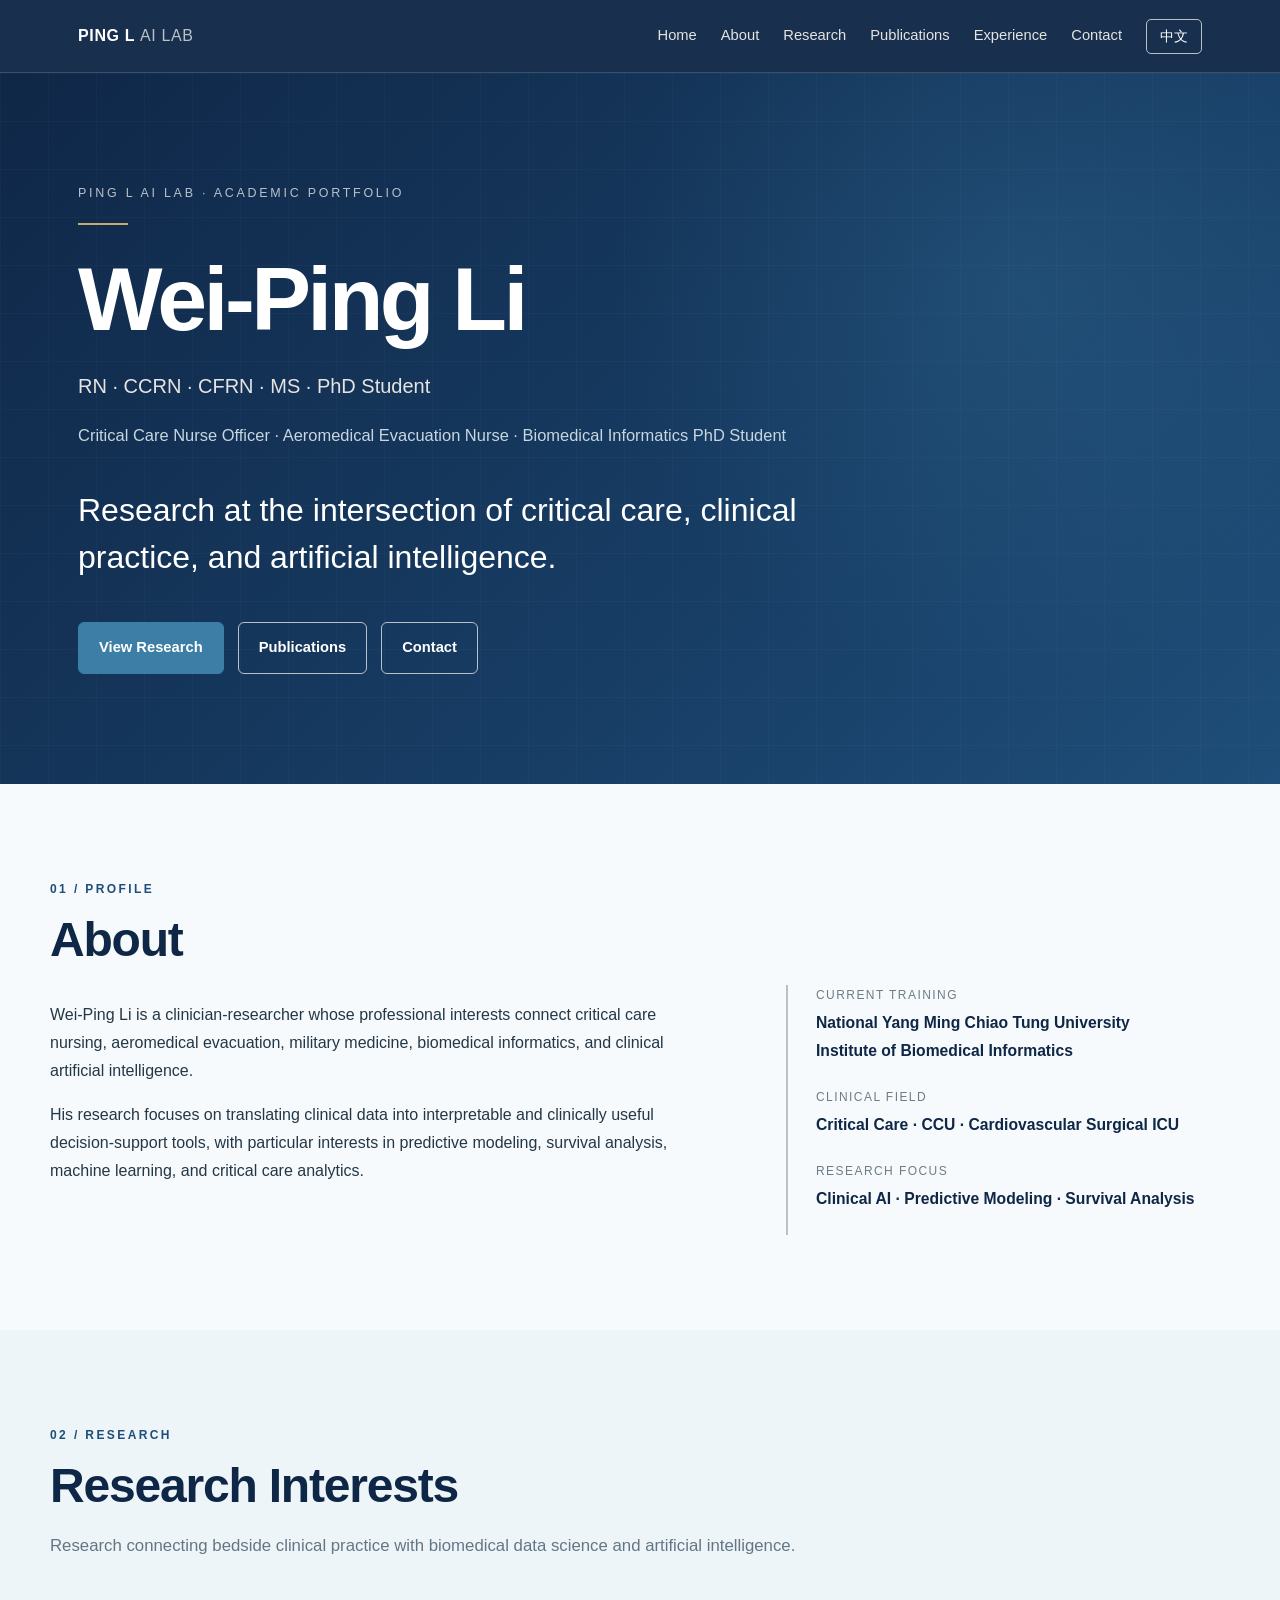
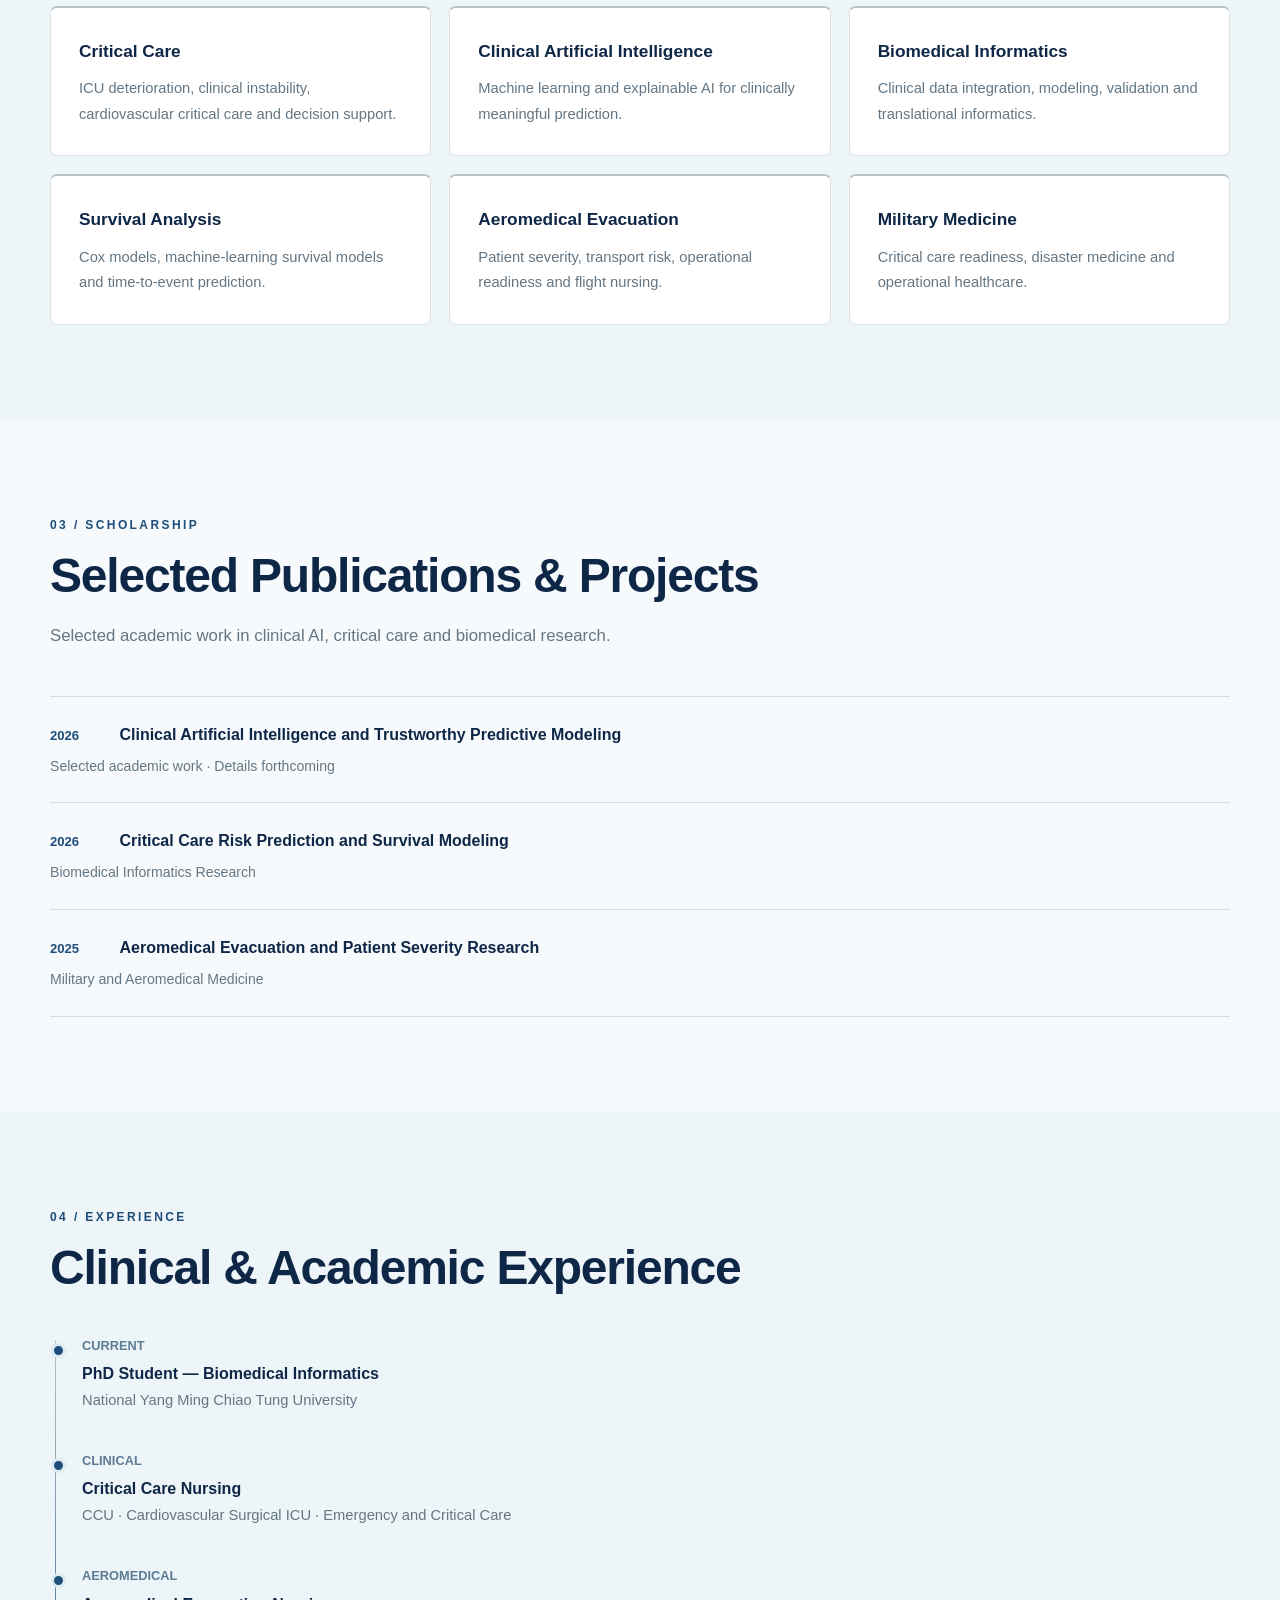
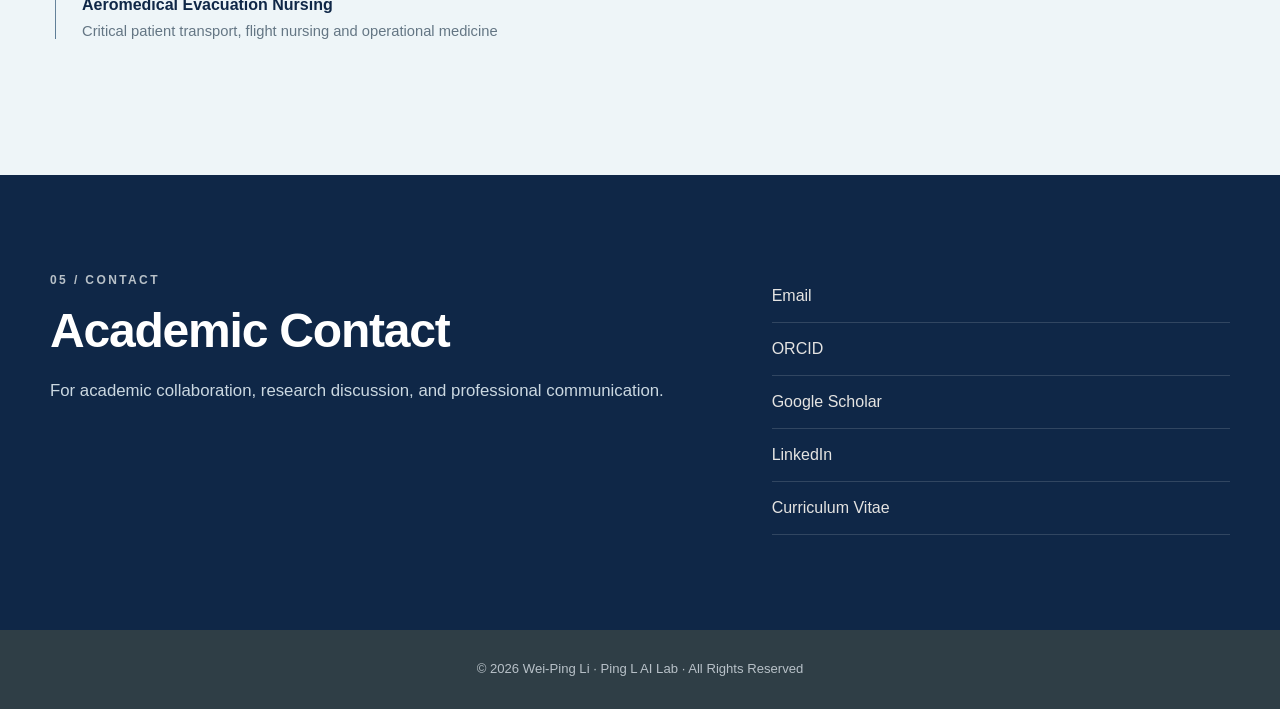
==== index.html @ d760c832 "Create index.html Redesign bilingual academic website" ====
<!DOCTYPE html>
<html lang="en">
<head>
  <meta charset="UTF-8">
  <meta name="viewport" content="width=device-width, initial-scale=1.0">

  <title>Wei-Ping Li | Ping L AI Lab</title>

  <meta name="description"
        content="Wei-Ping Li — Critical Care, Aeromedical Evacuation, Biomedical Informatics and Clinical Artificial Intelligence.">

  <style>
    :root {
      /* Water */
      --navy: #0F2747;
      --ocean: #1E4E79;
      --steel-blue: #5C7C96;
      --cyan: #3D7EA6;
      --ice: #DCEAF2;

      /* Metal */
      --silver: #B8C1C8;
      --platinum: #E5E4E2;
      --titanium: #6F7C85;
      --gunmetal: #2F3E46;

      /* Neutral */
      --soft-white: #F7FAFC;
      --white: #FFFFFF;

      /* Prestige */
      --gold: #C9A86A;
      --pale-gold: #D6C28A;

      --text: #243746;
      --muted: #647684;
      --border: rgba(111, 124, 133, 0.22);
      --max-width: 1180px;
    }

    * {
      box-sizing: border-box;
    }

    html {
      scroll-behavior: smooth;
    }

    body {
      margin: 0;
      font-family:
        Inter,
        "Segoe UI",
        "Noto Sans TC",
        "PingFang TC",
        "Microsoft JhengHei",
        Arial,
        sans-serif;
      background: var(--soft-white);
      color: var(--text);
      line-height: 1.75;
    }

    a {
      color: inherit;
    }

    /* =========================
       Navigation
    ========================== */

    .navbar {
      position: sticky;
      top: 0;
      z-index: 1000;

      background:
        rgba(15, 39, 71, 0.96);

      border-bottom: 1px solid rgba(184, 193, 200, 0.22);
      backdrop-filter: blur(14px);
    }

    .nav-inner {
      max-width: var(--max-width);
      margin: auto;
      min-height: 72px;
      padding: 0 28px;

      display: flex;
      justify-content: space-between;
      align-items: center;
      gap: 30px;
    }

    .brand {
      color: white;
      text-decoration: none;
      font-weight: 700;
      letter-spacing: 0.04em;
      white-space: nowrap;
    }

    .brand span {
      color: var(--silver);
      font-weight: 400;
    }

    .nav-links {
      display: flex;
      align-items: center;
      flex-wrap: wrap;
      gap: 24px;
    }

    .nav-links a {
      color: var(--platinum);
      text-decoration: none;
      font-size: 0.92rem;
      transition: 0.2s ease;
    }

    .nav-links a:hover {
      color: white;
    }

    .lang-button {
      border: 1px solid var(--silver);
      background: transparent;
      color: white;

      padding: 7px 13px;
      border-radius: 5px;

      cursor: pointer;
      font-size: 0.88rem;
      transition: 0.2s ease;
    }

    .lang-button:hover {
      background: rgba(255,255,255,0.08);
      border-color: white;
    }

    /* =========================
       Hero
    ========================== */

    .hero {
      min-height: 78vh;

      display: flex;
      align-items: center;

      background:
        radial-gradient(
          circle at 80% 30%,
          rgba(61, 126, 166, 0.25),
          transparent 36%
        ),
        linear-gradient(
          135deg,
          #0F2747 0%,
          #173C63 58%,
          #1E4E79 100%
        );

      color: white;

      position: relative;
      overflow: hidden;
    }

    .hero::after {
      content: "";
      position: absolute;
      inset: 0;

      background-image:
        linear-gradient(
          rgba(184,193,200,0.035) 1px,
          transparent 1px
        ),
        linear-gradient(
          90deg,
          rgba(184,193,200,0.035) 1px,
          transparent 1px
        );

      background-size: 48px 48px;
      pointer-events: none;
    }

    .hero-inner {
      width: 100%;
      max-width: var(--max-width);

      margin: auto;
      padding: 110px 28px;

      position: relative;
      z-index: 2;
    }

    .eyebrow {
      color: var(--silver);

      font-size: 0.78rem;
      letter-spacing: 0.22em;
      text-transform: uppercase;

      margin-bottom: 18px;
    }

    .gold-line {
      width: 50px;
      height: 2px;

      background: var(--gold);

      margin-bottom: 28px;
    }

    .hero h1 {
      font-size: clamp(3rem, 7vw, 5.7rem);
      line-height: 1.03;

      margin: 0 0 24px;

      font-weight: 680;
      letter-spacing: -0.04em;
    }

    .credentials {
      color: var(--platinum);

      font-size: clamp(1rem, 2vw, 1.25rem);
      margin-bottom: 8px;
    }

    .identity {
      color: #C7D6E1;

      max-width: 760px;
      font-size: 1.03rem;
    }

    .statement {
      max-width: 840px;

      margin-top: 38px;

      font-size: clamp(1.35rem, 2.5vw, 2rem);
      line-height: 1.45;
      font-weight: 300;

      color: white;
    }

    .hero-buttons {
      display: flex;
      flex-wrap: wrap;

      gap: 14px;
      margin-top: 42px;
    }

    .button {
      display: inline-block;

      padding: 12px 20px;

      text-decoration: none;
      border-radius: 6px;

      font-size: 0.92rem;
      font-weight: 600;

      transition: all 0.2s ease;
    }

    .button-primary {
      background: var(--cyan);
      color: white;

      border: 1px solid var(--cyan);
    }

    .button-primary:hover {
      background: #498AAF;
      transform: translateY(-1px);
    }

    .button-secondary {
      border: 1px solid var(--silver);
      color: white;
    }

    .button-secondary:hover {
      background: rgba(255,255,255,0.07);
    }

    /* =========================
       Generic layout
    ========================== */

    .section {
      padding: 95px 28px;
    }

    .section-inner {
      max-width: var(--max-width);
      margin: auto;
    }

    .section-alt {
      background: #EEF5F8;
    }

    .section-dark {
      background: var(--navy);
      color: white;
    }

    .section-label {
      color: var(--ocean);
      font-size: 0.75rem;

      text-transform: uppercase;
      letter-spacing: 0.2em;

      font-weight: 700;
    }

    .section-dark .section-label {
      color: var(--silver);
    }

    h2 {
      font-size: clamp(2rem, 4vw, 3rem);
      line-height: 1.15;

      margin: 12px 0 18px;

      color: var(--navy);
      letter-spacing: -0.025em;
    }

    .section-dark h2 {
      color: white;
    }

    .intro {
      max-width: 790px;

      color: var(--muted);
      font-size: 1.05rem;

      margin-bottom: 45px;
    }

    .section-dark .intro {
      color: #CBD8E1;
    }

    /* =========================
       About
    ========================== */

    .about-grid {
      display: grid;
      grid-template-columns: 1.5fr 1fr;
      gap: 70px;
      align-items: start;
    }

    .profile-panel {
      border-left: 2px solid var(--silver);
      padding-left: 28px;
    }

    .profile-item {
      margin-bottom: 22px;
    }

    .profile-item small {
      display: block;

      color: var(--titanium);

      font-size: 0.75rem;
      text-transform: uppercase;
      letter-spacing: 0.12em;

      margin-bottom: 3px;
    }

    .profile-item strong {
      color: var(--navy);
      font-size: 0.98rem;
    }

    /* =========================
       Research
    ========================== */

    .research-grid {
      display: grid;
      grid-template-columns: repeat(3, 1fr);
      gap: 18px;
    }

    .research-card {
      background: white;

      padding: 28px;

      border: 1px solid var(--border);
      border-top: 2px solid var(--silver);

      border-radius: 7px;

      transition: 0.25s ease;
    }

    .research-card:hover {
      transform: translateY(-3px);

      border-top-color: var(--cyan);

      box-shadow:
        0 12px 30px rgba(15,39,71,0.07);
    }

    .research-card h3 {
      margin: 0 0 10px;
      color: var(--navy);

      font-size: 1.08rem;
    }

    .research-card p {
      margin: 0;
      color: var(--muted);

      font-size: 0.92rem;
    }

    /* =========================
       Publications
    ========================== */

    .publication {
      padding: 24px 0;

      border-bottom:
        1px solid rgba(184,193,200,0.5);
    }

    .publication:first-child {
      border-top:
        1px solid rgba(184,193,200,0.5);
    }

    .publication-year {
      display: inline-block;

      min-width: 65px;

      color: var(--ocean);

      font-size: 0.82rem;
      font-weight: 700;
    }

    .publication-title {
      font-weight: 650;
      color: var(--navy);
    }

    .publication-meta {
      color: var(--muted);
      font-size: 0.88rem;

      margin-top: 5px;
    }

    /* =========================
       Timeline
    ========================== */

    .timeline {
      position: relative;
      margin-top: 40px;

      padding-left: 32px;
    }

    .timeline::before {
      content: "";

      position: absolute;
      top: 5px;
      bottom: 5px;
      left: 5px;

      width: 1px;

      background:
        linear-gradient(
          to bottom,
          var(--silver),
          var(--steel-blue)
        );
    }

    .timeline-item {
      position: relative;
      margin-bottom: 36px;
    }

    .timeline-item::before {
      content: "";

      position: absolute;
      left: -31px;
      top: 8px;

      width: 9px;
      height: 9px;

      background: var(--ocean);
      border: 3px solid var(--ice);

      border-radius: 50%;
    }

    .timeline-year {
      color: var(--steel-blue);

      font-size: 0.8rem;
      font-weight: 700;
    }

    .timeline-title {
      color: var(--navy);

      font-weight: 650;

      margin-top: 3px;
    }

    .timeline-text {
      color: var(--muted);
      font-size: 0.92rem;
    }

    /* =========================
       Contact
    ========================== */

    .contact-grid {
      display: grid;
      grid-template-columns: 1.4fr 1fr;

      gap: 80px;
    }

    .contact-links a {
      display: block;

      padding: 12px 0;

      color: var(--platinum);
      text-decoration: none;

      border-bottom:
        1px solid rgba(184,193,200,0.2);
    }

    .contact-links a:hover {
      color: white;
    }

    /* =========================
       Footer
    ========================== */

    footer {
      background: var(--gunmetal);

      color: var(--silver);

      text-align: center;

      padding: 28px;

      font-size: 0.82rem;
    }

    /* Language */

    [data-lang="zh"] {
      display: none;
    }

    body.zh [data-lang="en"] {
      display: none;
    }

    body.zh [data-lang="zh"] {
      display: initial;
    }

    /* Responsive */

    @media (max-width: 900px) {
      .about-grid,
      .contact-grid {
        grid-template-columns: 1fr;
        gap: 40px;
      }

      .research-grid {
        grid-template-columns: 1fr 1fr;
      }

      .nav-links {
        gap: 14px;
      }
    }

    @media (max-width: 650px) {
      .research-grid {
        grid-template-columns: 1fr;
      }

      .nav-inner {
        padding: 14px 20px;
        align-items: flex-start;
      }

      .nav-links {
        justify-content: flex-end;
      }

      .nav-links a {
        display: none;
      }

      .hero-inner {
        padding: 85px 22px;
      }

      .section {
        padding: 70px 22px;
      }
    }
  </style>
</head>

<body>

<!-- Navigation -->

<nav class="navbar">
  <div class="nav-inner">

    <a class="brand" href="#home">
      PING L <span>AI LAB</span>
    </a>

    <div class="nav-links">

      <a href="#home">
        <span data-lang="en">Home</span>
        <span data-lang="zh">首頁</span>
      </a>

      <a href="#about">
        <span data-lang="en">About</span>
        <span data-lang="zh">關於我</span>
      </a>

      <a href="#research">
        <span data-lang="en">Research</span>
        <span data-lang="zh">研究</span>
      </a>

      <a href="#publications">
        <span data-lang="en">Publications</span>
        <span data-lang="zh">著作</span>
      </a>

      <a href="#experience">
        <span data-lang="en">Experience</span>
        <span data-lang="zh">經歷</span>
      </a>

      <a href="#contact">
        <span data-lang="en">Contact</span>
        <span data-lang="zh">聯絡</span>
      </a>

      <button
        class="lang-button"
        onclick="toggleLanguage()"
        id="langButton">
        中文
      </button>

    </div>
  </div>
</nav>


<!-- Hero -->

<header class="hero" id="home">

  <div class="hero-inner">

    <div class="eyebrow">
      Ping L AI Lab · Academic Portfolio
    </div>

    <div class="gold-line"></div>

    <h1>Wei-Ping Li</h1>

    <div class="credentials">

      <span data-lang="en">
        RN · CCRN · CFRN · MS · PhD Student
      </span>

      <span data-lang="zh">
        護理師 · 重症專業 · 航空護理 · 碩士 · 博士生
      </span>

    </div>

    <p class="identity">

      <span data-lang="en">
        Critical Care Nurse Officer · Aeromedical Evacuation Nurse ·
        Biomedical Informatics PhD Student
      </span>

      <span data-lang="zh">
        重症護理官 · 航空護理官 · 生物醫學資訊博士生
      </span>

    </p>

    <div class="statement">

      <span data-lang="en">
        Research at the intersection of critical care,
        clinical practice, and artificial intelligence.
      </span>

      <span data-lang="zh">
        探索重症醫療、臨床實務與人工智慧交會之處。
      </span>

    </div>

    <div class="hero-buttons">

      <a href="#research" class="button button-primary">
        <span data-lang="en">View Research</span>
        <span data-lang="zh">研究領域</span>
      </a>

      <a href="#publications" class="button button-secondary">
        <span data-lang="en">Publications</span>
        <span data-lang="zh">學術著作</span>
      </a>

      <a href="#contact" class="button button-secondary">
        <span data-lang="en">Contact</span>
        <span data-lang="zh">聯絡方式</span>
      </a>

    </div>
  </div>

</header>


<!-- About -->

<section class="section" id="about">

  <div class="section-inner">

    <div class="section-label">
      01 / Profile
    </div>

    <h2>
      <span data-lang="en">About</span>
      <span data-lang="zh">關於我</span>
    </h2>

    <div class="about-grid">

      <div>

        <p>
          <span data-lang="en">
            Wei-Ping Li is a clinician-researcher whose professional
            interests connect critical care nursing, aeromedical
            evacuation, military medicine, biomedical informatics,
            and clinical artificial intelligence.
          </span>

          <span data-lang="zh">
            李偉平為臨床護理與生物醫學資訊領域研究者，
            專業與研究興趣橫跨重症護理、航空後送、
            軍事醫療、生物醫學資訊與臨床人工智慧。
          </span>
        </p>

        <p>
          <span data-lang="en">
            His research focuses on translating clinical data into
            interpretable and clinically useful decision-support tools,
            with particular interests in predictive modeling,
            survival analysis, machine learning, and critical care analytics.
          </span>

          <span data-lang="zh">
            研究重點聚焦於如何將臨床資料轉化為具有可解釋性、
            且能實際支援臨床決策的工具，涵蓋預測模型、
            生存分析、機器學習及重症資料分析。
          </span>
        </p>

      </div>

      <div class="profile-panel">

        <div class="profile-item">
          <small>
            <span data-lang="en">Current Training</span>
            <span data-lang="zh">目前進修</span>
          </small>

          <strong>
            National Yang Ming Chiao Tung University
            <br>
            Institute of Biomedical Informatics
          </strong>
        </div>

        <div class="profile-item">
          <small>
            <span data-lang="en">Clinical Field</span>
            <span data-lang="zh">臨床領域</span>
          </small>

          <strong>
            Critical Care · CCU · Cardiovascular Surgical ICU
          </strong>
        </div>

        <div class="profile-item">
          <small>
            <span data-lang="en">Research Focus</span>
            <span data-lang="zh">研究重點</span>
          </small>

          <strong>
            Clinical AI · Predictive Modeling · Survival Analysis
          </strong>
        </div>

      </div>
    </div>

  </div>
</section>


<!-- Research -->

<section class="section section-alt" id="research">

  <div class="section-inner">

    <div class="section-label">
      02 / Research
    </div>

    <h2>
      <span data-lang="en">Research Interests</span>
      <span data-lang="zh">研究領域</span>
    </h2>

    <p class="intro">

      <span data-lang="en">
        Research connecting bedside clinical practice with
        biomedical data science and artificial intelligence.
      </span>

      <span data-lang="zh">
        將床邊臨床實務、生物醫學資料科學與人工智慧相互連結。
      </span>

    </p>

    <div class="research-grid">

      <div class="research-card">
        <h3>Critical Care</h3>
        <p>
          ICU deterioration, clinical instability,
          cardiovascular critical care and decision support.
        </p>
      </div>

      <div class="research-card">
        <h3>Clinical Artificial Intelligence</h3>
        <p>
          Machine learning and explainable AI
          for clinically meaningful prediction.
        </p>
      </div>

      <div class="research-card">
        <h3>Biomedical Informatics</h3>
        <p>
          Clinical data integration, modeling,
          validation and translational informatics.
        </p>
      </div>

      <div class="research-card">
        <h3>Survival Analysis</h3>
        <p>
          Cox models, machine-learning survival models
          and time-to-event prediction.
        </p>
      </div>

      <div class="research-card">
        <h3>Aeromedical Evacuation</h3>
        <p>
          Patient severity, transport risk,
          operational readiness and flight nursing.
        </p>
      </div>

      <div class="research-card">
        <h3>Military Medicine</h3>
        <p>
          Critical care readiness,
          disaster medicine and operational healthcare.
        </p>
      </div>

    </div>
  </div>

</section>


<!-- Publications -->

<section class="section" id="publications">

  <div class="section-inner">

    <div class="section-label">
      03 / Scholarship
    </div>

    <h2>
      <span data-lang="en">Selected Publications & Projects</span>
      <span data-lang="zh">學術著作與研究計畫</span>
    </h2>

    <p class="intro">
      <span data-lang="en">
        Selected academic work in clinical AI,
        critical care and biomedical research.
      </span>

      <span data-lang="zh">
        臨床人工智慧、重症醫療與生物醫學研究之代表性學術成果。
      </span>
    </p>

    <div>

      <div class="publication">
        <span class="publication-year">2026</span>

        <span class="publication-title">
          Clinical Artificial Intelligence and Trustworthy
          Predictive Modeling
        </span>

        <div class="publication-meta">
          Selected academic work · Details forthcoming
        </div>
      </div>

      <div class="publication">
        <span class="publication-year">2026</span>

        <span class="publication-title">
          Critical Care Risk Prediction and Survival Modeling
        </span>

        <div class="publication-meta">
          Biomedical Informatics Research
        </div>
      </div>

      <div class="publication">
        <span class="publication-year">2025</span>

        <span class="publication-title">
          Aeromedical Evacuation and Patient Severity Research
        </span>

        <div class="publication-meta">
          Military and Aeromedical Medicine
        </div>
      </div>

    </div>

  </div>
</section>


<!-- Experience -->

<section class="section section-alt" id="experience">

  <div class="section-inner">

    <div class="section-label">
      04 / Experience
    </div>

    <h2>
      <span data-lang="en">Clinical & Academic Experience</span>
      <span data-lang="zh">臨床與學術經歷</span>
    </h2>

    <div class="timeline">

      <div class="timeline-item">

        <div class="timeline-year">
          CURRENT
        </div>

        <div class="timeline-title">
          PhD Student — Biomedical Informatics
        </div>

        <div class="timeline-text">
          National Yang Ming Chiao Tung University
        </div>

      </div>

      <div class="timeline-item">

        <div class="timeline-year">
          CLINICAL
        </div>

        <div class="timeline-title">
          Critical Care Nursing
        </div>

        <div class="timeline-text">
          CCU · Cardiovascular Surgical ICU ·
          Emergency and Critical Care
        </div>

      </div>

      <div class="timeline-item">

        <div class="timeline-year">
          AEROMEDICAL
        </div>

        <div class="timeline-title">
          Aeromedical Evacuation Nursing
        </div>

        <div class="timeline-text">
          Critical patient transport,
          flight nursing and operational medicine
        </div>

      </div>

    </div>

  </div>
</section>


<!-- Contact -->

<section class="section section-dark" id="contact">

  <div class="section-inner">

    <div class="contact-grid">

      <div>

        <div class="section-label">
          05 / Contact
        </div>

        <h2>
          <span data-lang="en">Academic Contact</span>
          <span data-lang="zh">學術聯絡</span>
        </h2>

        <p class="intro">

          <span data-lang="en">
            For academic collaboration, research discussion,
            and professional communication.
          </span>

          <span data-lang="zh">
            歡迎學術合作、研究交流與專業聯繫。
          </span>

        </p>

      </div>

      <div class="contact-links">

        <a href="#">
          Email
        </a>

        <a href="#">
          ORCID
        </a>

        <a href="#">
          Google Scholar
        </a>

        <a href="#">
          LinkedIn
        </a>

        <a href="#">
          Curriculum Vitae
        </a>

      </div>

    </div>

  </div>
</section>


<footer>
  © 2026 Wei-Ping Li · Ping L AI Lab · All Rights Reserved
</footer>


<script>

  function toggleLanguage() {

    const body = document.body;
    const button = document.getElementById("langButton");

    body.classList.toggle("zh");

    if (body.classList.contains("zh")) {
      button.textContent = "EN";
      document.documentElement.lang = "zh-Hant";
    } else {
      button.textContent = "中文";
      document.documentElement.lang = "en";
    }

  }

</script>

</body>
</html>
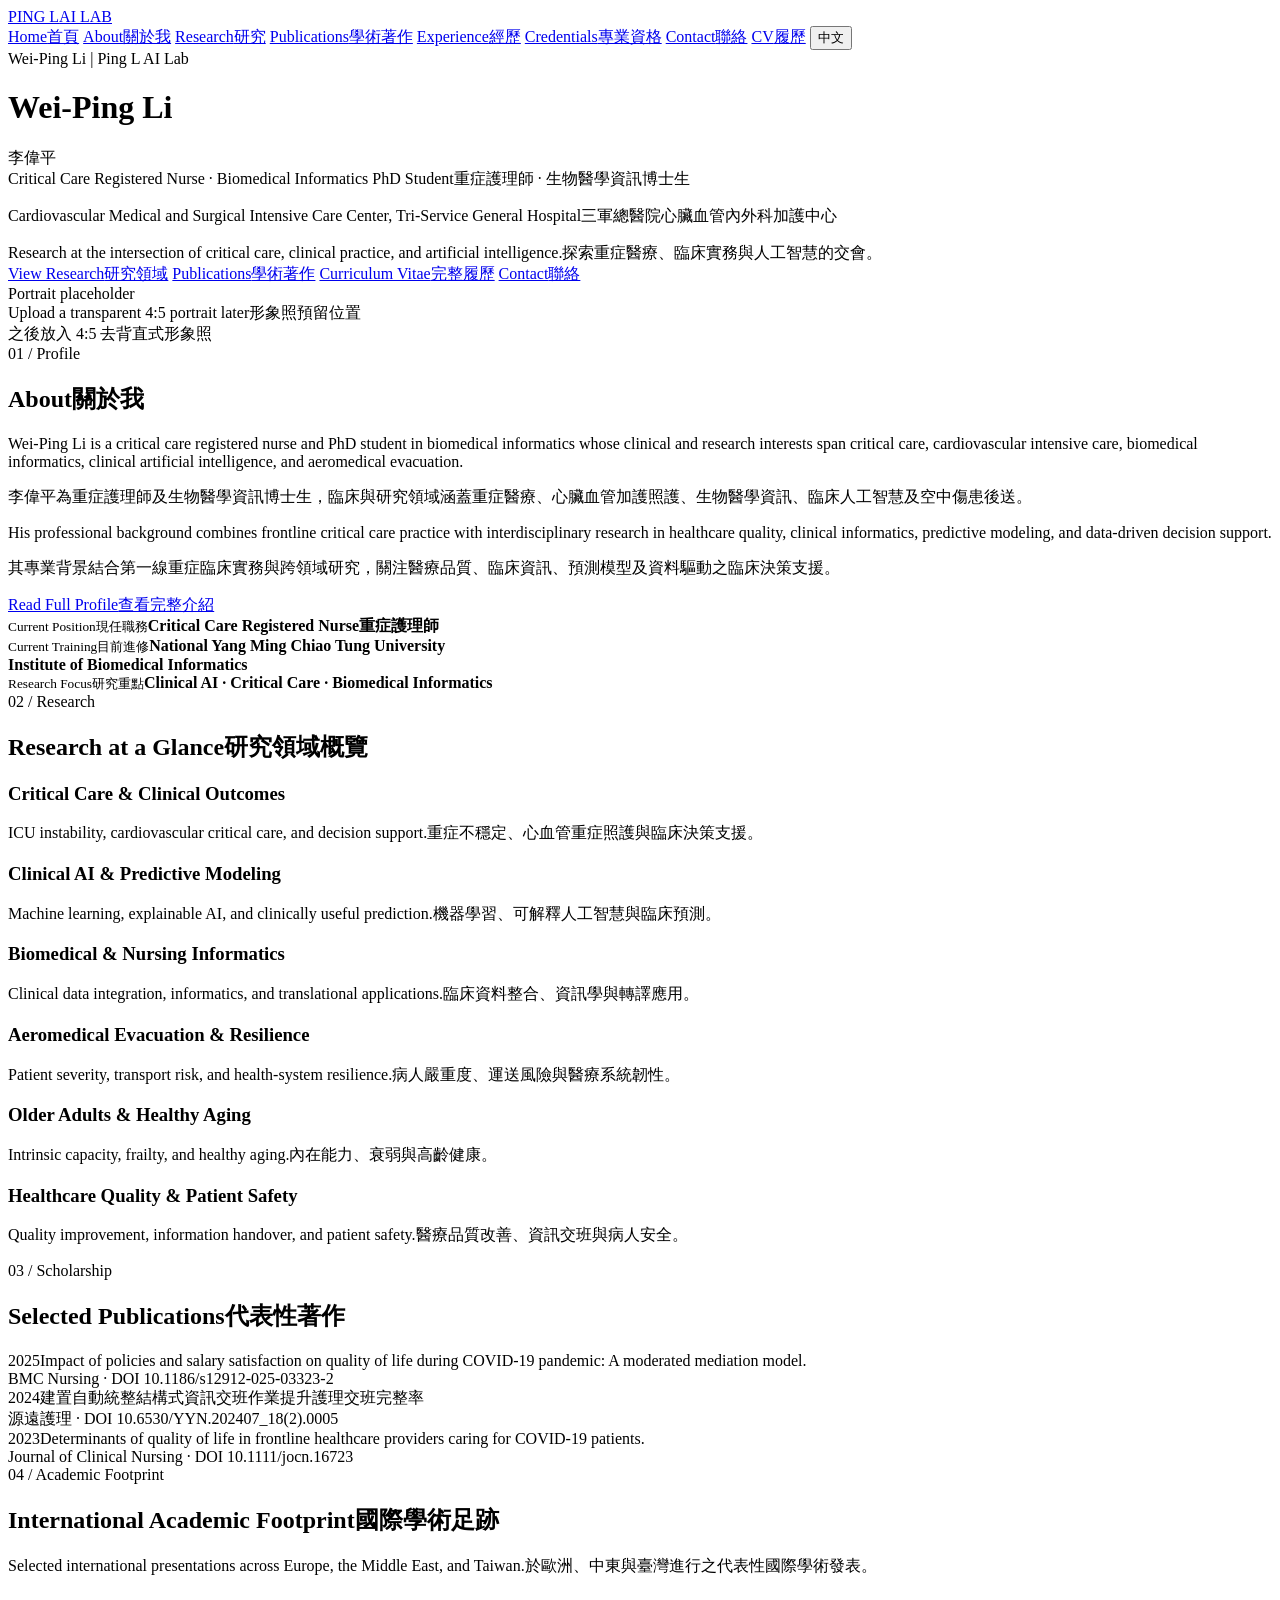
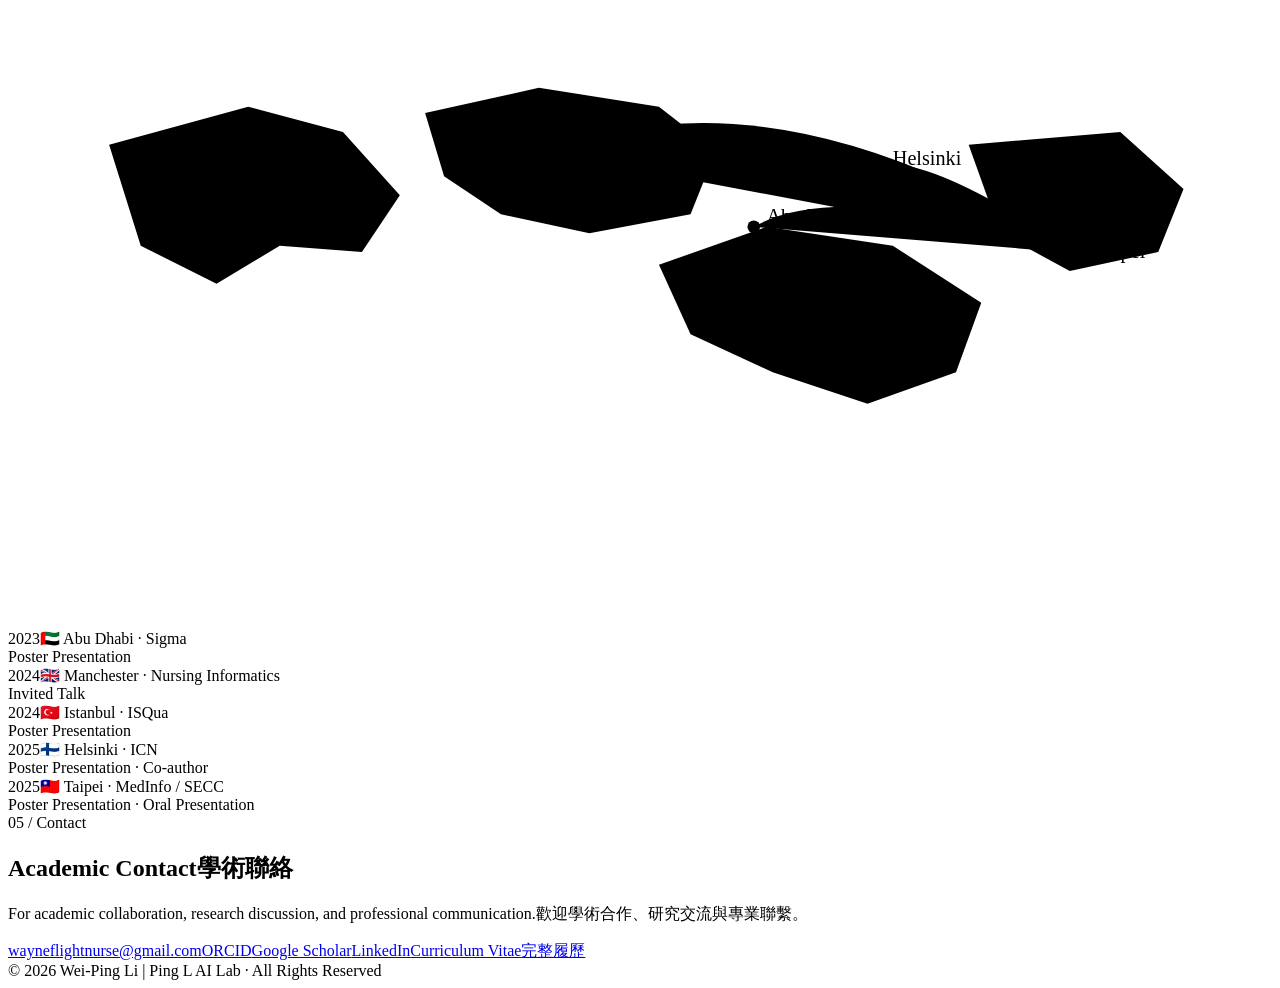
==== commit 8089f6ef: "Add files via upload Deploy Ping L AI Lab website v1" ====
--- a/index.html
+++ b/index.html
@@ -1,1206 +1,150 @@
 <!DOCTYPE html>
 <html lang="en">
 <head>
-  <meta charset="UTF-8">
-  <meta name="viewport" content="width=device-width, initial-scale=1.0">
-
-  <title>Wei-Ping Li | Ping L AI Lab</title>
-
-  <meta name="description"
-        content="Wei-Ping Li — Critical Care, Aeromedical Evacuation, Biomedical Informatics and Clinical Artificial Intelligence.">
-
-  <style>
-    :root {
-      /* Water */
-      --navy: #0F2747;
-      --ocean: #1E4E79;
-      --steel-blue: #5C7C96;
-      --cyan: #3D7EA6;
-      --ice: #DCEAF2;
-
-      /* Metal */
-      --silver: #B8C1C8;
-      --platinum: #E5E4E2;
-      --titanium: #6F7C85;
-      --gunmetal: #2F3E46;
-
-      /* Neutral */
-      --soft-white: #F7FAFC;
-      --white: #FFFFFF;
-
-      /* Prestige */
-      --gold: #C9A86A;
-      --pale-gold: #D6C28A;
-
-      --text: #243746;
-      --muted: #647684;
-      --border: rgba(111, 124, 133, 0.22);
-      --max-width: 1180px;
-    }
-
-    * {
-      box-sizing: border-box;
-    }
-
-    html {
-      scroll-behavior: smooth;
-    }
-
-    body {
-      margin: 0;
-      font-family:
-        Inter,
-        "Segoe UI",
-        "Noto Sans TC",
-        "PingFang TC",
-        "Microsoft JhengHei",
-        Arial,
-        sans-serif;
-      background: var(--soft-white);
-      color: var(--text);
-      line-height: 1.75;
-    }
-
-    a {
-      color: inherit;
-    }
-
-    /* =========================
-       Navigation
-    ========================== */
-
-    .navbar {
-      position: sticky;
-      top: 0;
-      z-index: 1000;
-
-      background:
-        rgba(15, 39, 71, 0.96);
-
-      border-bottom: 1px solid rgba(184, 193, 200, 0.22);
-      backdrop-filter: blur(14px);
-    }
-
-    .nav-inner {
-      max-width: var(--max-width);
-      margin: auto;
-      min-height: 72px;
-      padding: 0 28px;
-
-      display: flex;
-      justify-content: space-between;
-      align-items: center;
-      gap: 30px;
-    }
-
-    .brand {
-      color: white;
-      text-decoration: none;
-      font-weight: 700;
-      letter-spacing: 0.04em;
-      white-space: nowrap;
-    }
-
-    .brand span {
-      color: var(--silver);
-      font-weight: 400;
-    }
-
-    .nav-links {
-      display: flex;
-      align-items: center;
-      flex-wrap: wrap;
-      gap: 24px;
-    }
-
-    .nav-links a {
-      color: var(--platinum);
-      text-decoration: none;
-      font-size: 0.92rem;
-      transition: 0.2s ease;
-    }
-
-    .nav-links a:hover {
-      color: white;
-    }
-
-    .lang-button {
-      border: 1px solid var(--silver);
-      background: transparent;
-      color: white;
-
-      padding: 7px 13px;
-      border-radius: 5px;
-
-      cursor: pointer;
-      font-size: 0.88rem;
-      transition: 0.2s ease;
-    }
-
-    .lang-button:hover {
-      background: rgba(255,255,255,0.08);
-      border-color: white;
-    }
-
-    /* =========================
-       Hero
-    ========================== */
-
-    .hero {
-      min-height: 78vh;
-
-      display: flex;
-      align-items: center;
-
-      background:
-        radial-gradient(
-          circle at 80% 30%,
-          rgba(61, 126, 166, 0.25),
-          transparent 36%
-        ),
-        linear-gradient(
-          135deg,
-          #0F2747 0%,
-          #173C63 58%,
-          #1E4E79 100%
-        );
-
-      color: white;
-
-      position: relative;
-      overflow: hidden;
-    }
-
-    .hero::after {
-      content: "";
-      position: absolute;
-      inset: 0;
-
-      background-image:
-        linear-gradient(
-          rgba(184,193,200,0.035) 1px,
-          transparent 1px
-        ),
-        linear-gradient(
-          90deg,
-          rgba(184,193,200,0.035) 1px,
-          transparent 1px
-        );
-
-      background-size: 48px 48px;
-      pointer-events: none;
-    }
-
-    .hero-inner {
-      width: 100%;
-      max-width: var(--max-width);
-
-      margin: auto;
-      padding: 110px 28px;
-
-      position: relative;
-      z-index: 2;
-    }
-
-    .eyebrow {
-      color: var(--silver);
-
-      font-size: 0.78rem;
-      letter-spacing: 0.22em;
-      text-transform: uppercase;
-
-      margin-bottom: 18px;
-    }
-
-    .gold-line {
-      width: 50px;
-      height: 2px;
-
-      background: var(--gold);
-
-      margin-bottom: 28px;
-    }
-
-    .hero h1 {
-      font-size: clamp(3rem, 7vw, 5.7rem);
-      line-height: 1.03;
-
-      margin: 0 0 24px;
-
-      font-weight: 680;
-      letter-spacing: -0.04em;
-    }
-
-    .credentials {
-      color: var(--platinum);
-
-      font-size: clamp(1rem, 2vw, 1.25rem);
-      margin-bottom: 8px;
-    }
-
-    .identity {
-      color: #C7D6E1;
-
-      max-width: 760px;
-      font-size: 1.03rem;
-    }
-
-    .statement {
-      max-width: 840px;
-
-      margin-top: 38px;
-
-      font-size: clamp(1.35rem, 2.5vw, 2rem);
-      line-height: 1.45;
-      font-weight: 300;
-
-      color: white;
-    }
-
-    .hero-buttons {
-      display: flex;
-      flex-wrap: wrap;
-
-      gap: 14px;
-      margin-top: 42px;
-    }
-
-    .button {
-      display: inline-block;
-
-      padding: 12px 20px;
-
-      text-decoration: none;
-      border-radius: 6px;
-
-      font-size: 0.92rem;
-      font-weight: 600;
-
-      transition: all 0.2s ease;
-    }
-
-    .button-primary {
-      background: var(--cyan);
-      color: white;
-
-      border: 1px solid var(--cyan);
-    }
-
-    .button-primary:hover {
-      background: #498AAF;
-      transform: translateY(-1px);
-    }
-
-    .button-secondary {
-      border: 1px solid var(--silver);
-      color: white;
-    }
-
-    .button-secondary:hover {
-      background: rgba(255,255,255,0.07);
-    }
-
-    /* =========================
-       Generic layout
-    ========================== */
-
-    .section {
-      padding: 95px 28px;
-    }
-
-    .section-inner {
-      max-width: var(--max-width);
-      margin: auto;
-    }
-
-    .section-alt {
-      background: #EEF5F8;
-    }
-
-    .section-dark {
-      background: var(--navy);
-      color: white;
-    }
-
-    .section-label {
-      color: var(--ocean);
-      font-size: 0.75rem;
-
-      text-transform: uppercase;
-      letter-spacing: 0.2em;
-
-      font-weight: 700;
-    }
-
-    .section-dark .section-label {
-      color: var(--silver);
-    }
-
-    h2 {
-      font-size: clamp(2rem, 4vw, 3rem);
-      line-height: 1.15;
-
-      margin: 12px 0 18px;
-
-      color: var(--navy);
-      letter-spacing: -0.025em;
-    }
-
-    .section-dark h2 {
-      color: white;
-    }
-
-    .intro {
-      max-width: 790px;
-
-      color: var(--muted);
-      font-size: 1.05rem;
-
-      margin-bottom: 45px;
-    }
-
-    .section-dark .intro {
-      color: #CBD8E1;
-    }
-
-    /* =========================
-       About
-    ========================== */
-
-    .about-grid {
-      display: grid;
-      grid-template-columns: 1.5fr 1fr;
-      gap: 70px;
-      align-items: start;
-    }
-
-    .profile-panel {
-      border-left: 2px solid var(--silver);
-      padding-left: 28px;
-    }
-
-    .profile-item {
-      margin-bottom: 22px;
-    }
-
-    .profile-item small {
-      display: block;
-
-      color: var(--titanium);
-
-      font-size: 0.75rem;
-      text-transform: uppercase;
-      letter-spacing: 0.12em;
-
-      margin-bottom: 3px;
-    }
-
-    .profile-item strong {
-      color: var(--navy);
-      font-size: 0.98rem;
-    }
-
-    /* =========================
-       Research
-    ========================== */
-
-    .research-grid {
-      display: grid;
-      grid-template-columns: repeat(3, 1fr);
-      gap: 18px;
-    }
-
-    .research-card {
-      background: white;
-
-      padding: 28px;
-
-      border: 1px solid var(--border);
-      border-top: 2px solid var(--silver);
-
-      border-radius: 7px;
-
-      transition: 0.25s ease;
-    }
-
-    .research-card:hover {
-      transform: translateY(-3px);
-
-      border-top-color: var(--cyan);
-
-      box-shadow:
-        0 12px 30px rgba(15,39,71,0.07);
-    }
-
-    .research-card h3 {
-      margin: 0 0 10px;
-      color: var(--navy);
-
-      font-size: 1.08rem;
-    }
-
-    .research-card p {
-      margin: 0;
-      color: var(--muted);
-
-      font-size: 0.92rem;
-    }
-
-    /* =========================
-       Publications
-    ========================== */
-
-    .publication {
-      padding: 24px 0;
-
-      border-bottom:
-        1px solid rgba(184,193,200,0.5);
-    }
-
-    .publication:first-child {
-      border-top:
-        1px solid rgba(184,193,200,0.5);
-    }
-
-    .publication-year {
-      display: inline-block;
-
-      min-width: 65px;
-
-      color: var(--ocean);
-
-      font-size: 0.82rem;
-      font-weight: 700;
-    }
-
-    .publication-title {
-      font-weight: 650;
-      color: var(--navy);
-    }
-
-    .publication-meta {
-      color: var(--muted);
-      font-size: 0.88rem;
-
-      margin-top: 5px;
-    }
-
-    /* =========================
-       Timeline
-    ========================== */
-
-    .timeline {
-      position: relative;
-      margin-top: 40px;
-
-      padding-left: 32px;
-    }
-
-    .timeline::before {
-      content: "";
-
-      position: absolute;
-      top: 5px;
-      bottom: 5px;
-      left: 5px;
-
-      width: 1px;
-
-      background:
-        linear-gradient(
-          to bottom,
-          var(--silver),
-          var(--steel-blue)
-        );
-    }
-
-    .timeline-item {
-      position: relative;
-      margin-bottom: 36px;
-    }
-
-    .timeline-item::before {
-      content: "";
-
-      position: absolute;
-      left: -31px;
-      top: 8px;
-
-      width: 9px;
-      height: 9px;
-
-      background: var(--ocean);
-      border: 3px solid var(--ice);
-
-      border-radius: 50%;
-    }
-
-    .timeline-year {
-      color: var(--steel-blue);
-
-      font-size: 0.8rem;
-      font-weight: 700;
-    }
-
-    .timeline-title {
-      color: var(--navy);
-
-      font-weight: 650;
-
-      margin-top: 3px;
-    }
-
-    .timeline-text {
-      color: var(--muted);
-      font-size: 0.92rem;
-    }
-
-    /* =========================
-       Contact
-    ========================== */
-
-    .contact-grid {
-      display: grid;
-      grid-template-columns: 1.4fr 1fr;
-
-      gap: 80px;
-    }
-
-    .contact-links a {
-      display: block;
-
-      padding: 12px 0;
-
-      color: var(--platinum);
-      text-decoration: none;
-
-      border-bottom:
-        1px solid rgba(184,193,200,0.2);
-    }
-
-    .contact-links a:hover {
-      color: white;
-    }
-
-    /* =========================
-       Footer
-    ========================== */
-
-    footer {
-      background: var(--gunmetal);
-
-      color: var(--silver);
-
-      text-align: center;
-
-      padding: 28px;
-
-      font-size: 0.82rem;
-    }
-
-    /* Language */
-
-    [data-lang="zh"] {
-      display: none;
-    }
-
-    body.zh [data-lang="en"] {
-      display: none;
-    }
-
-    body.zh [data-lang="zh"] {
-      display: initial;
-    }
-
-    /* Responsive */
-
-    @media (max-width: 900px) {
-      .about-grid,
-      .contact-grid {
-        grid-template-columns: 1fr;
-        gap: 40px;
-      }
-
-      .research-grid {
-        grid-template-columns: 1fr 1fr;
-      }
-
-      .nav-links {
-        gap: 14px;
-      }
-    }
-
-    @media (max-width: 650px) {
-      .research-grid {
-        grid-template-columns: 1fr;
-      }
-
-      .nav-inner {
-        padding: 14px 20px;
-        align-items: flex-start;
-      }
-
-      .nav-links {
-        justify-content: flex-end;
-      }
-
-      .nav-links a {
-        display: none;
-      }
-
-      .hero-inner {
-        padding: 85px 22px;
-      }
-
-      .section {
-        padding: 70px 22px;
-      }
-    }
-  </style>
+<meta charset="UTF-8">
+<meta name="viewport" content="width=device-width,initial-scale=1">
+<title>Wei-Ping Li | Ping L AI Lab</title>
+<link rel="stylesheet" href="assets/css/main.css">
 </head>
-
 <body>
 
-<!-- Navigation -->
-
-<nav class="navbar">
-  <div class="nav-inner">
-
-    <a class="brand" href="#home">
-      PING L <span>AI LAB</span>
+<nav class="nav">
+  <div class="container nav__inner">
+    <a class="brand" href="index.html">
+      <span class="brand__main">PING L</span><span class="brand__divider"></span><span class="brand__tail">AI LAB</span>
     </a>
-
-    <div class="nav-links">
-
-      <a href="#home">
-        <span data-lang="en">Home</span>
-        <span data-lang="zh">首頁</span>
-      </a>
-
-      <a href="#about">
-        <span data-lang="en">About</span>
-        <span data-lang="zh">關於我</span>
-      </a>
-
-      <a href="#research">
-        <span data-lang="en">Research</span>
-        <span data-lang="zh">研究</span>
-      </a>
-
-      <a href="#publications">
-        <span data-lang="en">Publications</span>
-        <span data-lang="zh">著作</span>
-      </a>
-
-      <a href="#experience">
-        <span data-lang="en">Experience</span>
-        <span data-lang="zh">經歷</span>
-      </a>
-
-      <a href="#contact">
-        <span data-lang="en">Contact</span>
-        <span data-lang="zh">聯絡</span>
-      </a>
-
-      <button
-        class="lang-button"
-        onclick="toggleLanguage()"
-        id="langButton">
-        中文
-      </button>
-
+    <div class="nav__links">
+      <a href="index.html"><span data-lang="en">Home</span><span data-lang="zh">首頁</span></a>
+      <a href="about.html"><span data-lang="en">About</span><span data-lang="zh">關於我</span></a>
+      <a href="research.html"><span data-lang="en">Research</span><span data-lang="zh">研究</span></a>
+      <a href="publications.html"><span data-lang="en">Publications</span><span data-lang="zh">學術著作</span></a>
+      <a href="experience.html"><span data-lang="en">Experience</span><span data-lang="zh">經歷</span></a>
+      <a href="credentials.html"><span data-lang="en">Credentials</span><span data-lang="zh">專業資格</span></a>
+      <a href="contact.html"><span data-lang="en">Contact</span><span data-lang="zh">聯絡</span></a>
+      <a href="#" data-coming-soon><span data-lang="en">CV</span><span data-lang="zh">履歷</span></a>
+      <button class="lang-toggle" id="langToggle">中文</button>
     </div>
   </div>
 </nav>
 
 
-<!-- Hero -->
+<header class="hero">
+  <div class="container hero__inner">
+    <div>
+      <div class="eyebrow">Wei-Ping Li | Ping L AI Lab</div>
+      <div class="gold-line"></div>
+      <h1>Wei-Ping Li</h1>
+      <div class="hero__zhname">李偉平</div>
+      <div class="hero__role"><span data-lang="en">Critical Care Registered Nurse · Biomedical Informatics PhD Student</span><span data-lang="zh">重症護理師 · 生物醫學資訊博士生</span></div>
+      <p class="hero__identity"><span data-lang="en">Cardiovascular Medical and Surgical Intensive Care Center, Tri-Service General Hospital</span><span data-lang="zh">三軍總醫院心臟血管內外科加護中心</span></p>
+      <div class="hero__statement"><span data-lang="en">Research at the intersection of critical care, clinical practice, and artificial intelligence.</span><span data-lang="zh">探索重症醫療、臨床實務與人工智慧的交會。</span></div>
+      <div class="hero__actions">
+        <a class="btn btn--primary" href="research.html"><span data-lang="en">View Research</span><span data-lang="zh">研究領域</span></a>
+        <a class="btn btn--secondary" href="publications.html"><span data-lang="en">Publications</span><span data-lang="zh">學術著作</span></a>
+        <a class="btn btn--secondary" href="#" data-coming-soon><span data-lang="en">Curriculum Vitae</span><span data-lang="zh">完整履歷</span></a>
+        <a class="btn btn--secondary" href="contact.html"><span data-lang="en">Contact</span><span data-lang="zh">聯絡</span></a>
+      </div>
+    </div>
+    <div class="hero__portrait"><div class="portrait-shell"><div class="portrait-placeholder"><span data-lang="en">Portrait placeholder<br>Upload a transparent 4:5 portrait later</span><span data-lang="zh">形象照預留位置<br>之後放入 4:5 去背直式形象照</span></div></div></div>
+  </div>
+</header>
 
-<header class="hero" id="home">
-
-  <div class="hero-inner">
-
-    <div class="eyebrow">
-      Ping L AI Lab · Academic Portfolio
-    </div>
-
-    <div class="gold-line"></div>
-
-    <h1>Wei-Ping Li</h1>
-
-    <div class="credentials">
-
-      <span data-lang="en">
-        RN · CCRN · CFRN · MS · PhD Student
-      </span>
-
-      <span data-lang="zh">
-        護理師 · 重症專業 · 航空護理 · 碩士 · 博士生
-      </span>
-
-    </div>
-
-    <p class="identity">
-
-      <span data-lang="en">
-        Critical Care Nurse Officer · Aeromedical Evacuation Nurse ·
-        Biomedical Informatics PhD Student
-      </span>
-
-      <span data-lang="zh">
-        重症護理官 · 航空護理官 · 生物醫學資訊博士生
-      </span>
-
-    </p>
-
-    <div class="statement">
-
-      <span data-lang="en">
-        Research at the intersection of critical care,
-        clinical practice, and artificial intelligence.
-      </span>
-
-      <span data-lang="zh">
-        探索重症醫療、臨床實務與人工智慧交會之處。
-      </span>
-
-    </div>
-
-    <div class="hero-buttons">
-
-      <a href="#research" class="button button-primary">
-        <span data-lang="en">View Research</span>
-        <span data-lang="zh">研究領域</span>
-      </a>
-
-      <a href="#publications" class="button button-secondary">
-        <span data-lang="en">Publications</span>
-        <span data-lang="zh">學術著作</span>
-      </a>
-
-      <a href="#contact" class="button button-secondary">
-        <span data-lang="en">Contact</span>
-        <span data-lang="zh">聯絡方式</span>
-      </a>
-
+<section class="section">
+  <div class="container">
+    <div class="kicker">01 / Profile</div>
+    <h2><span data-lang="en">About</span><span data-lang="zh">關於我</span></h2>
+    <div class="grid-2">
+      <div>
+        <p data-lang="en">Wei-Ping Li is a critical care registered nurse and PhD student in biomedical informatics whose clinical and research interests span critical care, cardiovascular intensive care, biomedical informatics, clinical artificial intelligence, and aeromedical evacuation.</p>
+        <p data-lang="zh">李偉平為重症護理師及生物醫學資訊博士生，臨床與研究領域涵蓋重症醫療、心臟血管加護照護、生物醫學資訊、臨床人工智慧及空中傷患後送。</p>
+        <p data-lang="en">His professional background combines frontline critical care practice with interdisciplinary research in healthcare quality, clinical informatics, predictive modeling, and data-driven decision support.</p>
+        <p data-lang="zh">其專業背景結合第一線重症臨床實務與跨領域研究，關注醫療品質、臨床資訊、預測模型及資料驅動之臨床決策支援。</p>
+        <a class="btn btn--ghost" href="about.html"><span data-lang="en">Read Full Profile</span><span data-lang="zh">查看完整介紹</span></a>
+      </div>
+      <div class="meta-panel">
+        <div class="meta-item"><small><span data-lang="en">Current Position</span><span data-lang="zh">現任職務</span></small><strong><span data-lang="en">Critical Care Registered Nurse</span><span data-lang="zh">重症護理師</span></strong></div>
+        <div class="meta-item"><small><span data-lang="en">Current Training</span><span data-lang="zh">目前進修</span></small><strong>National Yang Ming Chiao Tung University<br>Institute of Biomedical Informatics</strong></div>
+        <div class="meta-item"><small><span data-lang="en">Research Focus</span><span data-lang="zh">研究重點</span></small><strong>Clinical AI · Critical Care · Biomedical Informatics</strong></div>
+      </div>
     </div>
   </div>
+</section>
 
-</header>
+<section class="section section--alt">
+  <div class="container">
+    <div class="kicker">02 / Research</div>
+    <h2><span data-lang="en">Research at a Glance</span><span data-lang="zh">研究領域概覽</span></h2>
+    <div class="cards">
+      <div class="card"><h3>Critical Care & Clinical Outcomes</h3><p><span data-lang="en">ICU instability, cardiovascular critical care, and decision support.</span><span data-lang="zh">重症不穩定、心血管重症照護與臨床決策支援。</span></p></div>
+      <div class="card"><h3>Clinical AI & Predictive Modeling</h3><p><span data-lang="en">Machine learning, explainable AI, and clinically useful prediction.</span><span data-lang="zh">機器學習、可解釋人工智慧與臨床預測。</span></p></div>
+      <div class="card"><h3>Biomedical & Nursing Informatics</h3><p><span data-lang="en">Clinical data integration, informatics, and translational applications.</span><span data-lang="zh">臨床資料整合、資訊學與轉譯應用。</span></p></div>
+      <div class="card"><h3>Aeromedical Evacuation & Resilience</h3><p><span data-lang="en">Patient severity, transport risk, and health-system resilience.</span><span data-lang="zh">病人嚴重度、運送風險與醫療系統韌性。</span></p></div>
+      <div class="card"><h3>Older Adults & Healthy Aging</h3><p><span data-lang="en">Intrinsic capacity, frailty, and healthy aging.</span><span data-lang="zh">內在能力、衰弱與高齡健康。</span></p></div>
+      <div class="card"><h3>Healthcare Quality & Patient Safety</h3><p><span data-lang="en">Quality improvement, information handover, and patient safety.</span><span data-lang="zh">醫療品質改善、資訊交班與病人安全。</span></p></div>
+    </div>
+  </div>
+</section>
 
+<section class="section">
+  <div class="container">
+    <div class="kicker">03 / Scholarship</div>
+    <h2><span data-lang="en">Selected Publications</span><span data-lang="zh">代表性著作</span></h2>
+    <div class="list-row"><span class="list-row__year">2025</span><span class="list-row__title">Impact of policies and salary satisfaction on quality of life during COVID-19 pandemic: A moderated mediation model.</span><div class="list-row__meta">BMC Nursing · DOI 10.1186/s12912-025-03323-2</div></div>
+    <div class="list-row"><span class="list-row__year">2024</span><span class="list-row__title">建置自動統整結構式資訊交班作業提升護理交班完整率</span><div class="list-row__meta">源遠護理 · DOI 10.6530/YYN.202407_18(2).0005</div></div>
+    <div class="list-row"><span class="list-row__year">2023</span><span class="list-row__title">Determinants of quality of life in frontline healthcare providers caring for COVID-19 patients.</span><div class="list-row__meta">Journal of Clinical Nursing · DOI 10.1111/jocn.16723</div></div>
+  </div>
+</section>
 
-<!-- About -->
+<section class="section section--dark">
+  <div class="container" data-academic-map>
+    <div class="kicker">04 / Academic Footprint</div>
+    <h2><span data-lang="en">International Academic Footprint</span><span data-lang="zh">國際學術足跡</span></h2>
+    <p class="lead"><span data-lang="en">Selected international presentations across Europe, the Middle East, and Taiwan.</span><span data-lang="zh">於歐洲、中東與臺灣進行之代表性國際學術發表。</span></p>
+    <div class="map-wrap map-shell">
+      <svg class="map-svg" viewBox="0 0 1000 500" aria-label="Academic footprint map">
+        <path class="map-land" d="M80 120 L190 90 L265 110 L310 160 L280 205 L215 200 L165 230 L105 200 Z"/>
+        <path class="map-land" d="M330 95 L420 75 L515 90 L560 125 L540 175 L460 190 L390 175 L345 145 Z"/>
+        <path class="map-land" d="M515 215 L600 185 L700 200 L770 245 L750 300 L680 325 L605 300 L540 270 Z"/>
+        <path class="map-land" d="M760 120 L880 110 L930 155 L910 205 L840 220 L785 190 Z"/>
+        <path class="route" d="M848 206 Q610 55 430 125"/>
+        <path class="route" d="M848 206 Q650 95 525 145"/>
+        <path class="route" d="M848 206 Q660 145 590 185"/>
+        <path class="route" d="M848 206 Q715 120 690 140"/>
+        <circle class="city-dot city-dot--home" cx="848" cy="206" r="6" data-title-en="🇹🇼 Taipei, Taiwan (Republic of China)" data-title-zh="🇹🇼 臺北，臺灣（中華民國）" data-meta-en="MedInfo 2025 · Poster presentations; SECC 2025 · Oral presentation" data-meta-zh="MedInfo 2025 · 海報發表；SECC 2025 · 口頭報告"/>
+        <text class="map-label" x="860" y="210">Taipei</text>
+        <circle class="city-dot" cx="430" cy="125" r="5" data-title-en="🇬🇧 Manchester, United Kingdom" data-title-zh="🇬🇧 曼徹斯特，英國" data-meta-en="Nursing Informatics 2024 · Invited Talk" data-meta-zh="Nursing Informatics 2024 · 受邀演講"/>
+        <text class="map-label" x="440" y="120">Manchester</text>
+        <circle class="city-dot" cx="525" cy="145" r="5" data-title-en="🇹🇷 Istanbul, Türkiye" data-title-zh="🇹🇷 伊斯坦堡，土耳其" data-meta-en="ISQua 2024 · Poster Presentation" data-meta-zh="ISQua 2024 · 海報發表"/>
+        <text class="map-label" x="535" y="142">Istanbul</text>
+        <circle class="city-dot" cx="590" cy="185" r="5" data-title-en="🇦🇪 Abu Dhabi, United Arab Emirates" data-title-zh="🇦🇪 阿布達比，阿拉伯聯合大公國" data-meta-en="Sigma 2023 · Poster Presentation" data-meta-zh="Sigma 2023 · 海報發表"/>
+        <text class="map-label" x="600" y="182">Abu Dhabi</text>
+        <circle class="city-dot" cx="690" cy="140" r="5" data-title-en="🇫🇮 Helsinki, Finland" data-title-zh="🇫🇮 赫爾辛基，芬蘭" data-meta-en="ICN 2025 · Poster Presentation · 2 presentations" data-meta-zh="ICN 2025 · 海報發表 · 2 篇"/>
+        <text class="map-label" x="700" y="136">Helsinki</text>
+      </svg>
+      <div class="map-tooltip"></div>
+    </div>
+    <div class="mobile-conferences">
+      <div class="list-row"><span class="list-row__year">2023</span><span class="list-row__title">🇦🇪 Abu Dhabi · Sigma</span><div class="list-row__meta">Poster Presentation</div></div>
+      <div class="list-row"><span class="list-row__year">2024</span><span class="list-row__title">🇬🇧 Manchester · Nursing Informatics</span><div class="list-row__meta">Invited Talk</div></div>
+      <div class="list-row"><span class="list-row__year">2024</span><span class="list-row__title">🇹🇷 Istanbul · ISQua</span><div class="list-row__meta">Poster Presentation</div></div>
+      <div class="list-row"><span class="list-row__year">2025</span><span class="list-row__title">🇫🇮 Helsinki · ICN</span><div class="list-row__meta">Poster Presentation · Co-author</div></div>
+      <div class="list-row"><span class="list-row__year">2025</span><span class="list-row__title">🇹🇼 Taipei · MedInfo / SECC</span><div class="list-row__meta">Poster Presentation · Oral Presentation</div></div>
+    </div>
+  </div>
+</section>
 
-<section class="section" id="about">
-
-  <div class="section-inner">
-
-    <div class="section-label">
-      01 / Profile
-    </div>
-
-    <h2>
-      <span data-lang="en">About</span>
-      <span data-lang="zh">關於我</span>
-    </h2>
-
-    <div class="about-grid">
-
-      <div>
-
-        <p>
-          <span data-lang="en">
-            Wei-Ping Li is a clinician-researcher whose professional
-            interests connect critical care nursing, aeromedical
-            evacuation, military medicine, biomedical informatics,
-            and clinical artificial intelligence.
-          </span>
-
-          <span data-lang="zh">
-            李偉平為臨床護理與生物醫學資訊領域研究者，
-            專業與研究興趣橫跨重症護理、航空後送、
-            軍事醫療、生物醫學資訊與臨床人工智慧。
-          </span>
-        </p>
-
-        <p>
-          <span data-lang="en">
-            His research focuses on translating clinical data into
-            interpretable and clinically useful decision-support tools,
-            with particular interests in predictive modeling,
-            survival analysis, machine learning, and critical care analytics.
-          </span>
-
-          <span data-lang="zh">
-            研究重點聚焦於如何將臨床資料轉化為具有可解釋性、
-            且能實際支援臨床決策的工具，涵蓋預測模型、
-            生存分析、機器學習及重症資料分析。
-          </span>
-        </p>
-
-      </div>
-
-      <div class="profile-panel">
-
-        <div class="profile-item">
-          <small>
-            <span data-lang="en">Current Training</span>
-            <span data-lang="zh">目前進修</span>
-          </small>
-
-          <strong>
-            National Yang Ming Chiao Tung University
-            <br>
-            Institute of Biomedical Informatics
-          </strong>
-        </div>
-
-        <div class="profile-item">
-          <small>
-            <span data-lang="en">Clinical Field</span>
-            <span data-lang="zh">臨床領域</span>
-          </small>
-
-          <strong>
-            Critical Care · CCU · Cardiovascular Surgical ICU
-          </strong>
-        </div>
-
-        <div class="profile-item">
-          <small>
-            <span data-lang="en">Research Focus</span>
-            <span data-lang="zh">研究重點</span>
-          </small>
-
-          <strong>
-            Clinical AI · Predictive Modeling · Survival Analysis
-          </strong>
-        </div>
-
-      </div>
-    </div>
-
+<section class="section section--dark">
+  <div class="container grid-2">
+    <div><div class="kicker">05 / Contact</div><h2><span data-lang="en">Academic Contact</span><span data-lang="zh">學術聯絡</span></h2><p class="lead"><span data-lang="en">For academic collaboration, research discussion, and professional communication.</span><span data-lang="zh">歡迎學術合作、研究交流與專業聯繫。</span></p></div>
+    <div class="contact-links"><a href="mailto:wayneflightnurse@gmail.com">wayneflightnurse@gmail.com</a><a href="#" data-coming-soon>ORCID</a><a href="#" data-coming-soon>Google Scholar</a><a href="#" data-coming-soon>LinkedIn</a><a href="#" data-coming-soon><span data-lang="en">Curriculum Vitae</span><span data-lang="zh">完整履歷</span></a></div>
   </div>
 </section>
 
 
-<!-- Research -->
+<footer>© 2026 Wei-Ping Li | Ping L AI Lab · All Rights Reserved</footer>
+<script src="assets/js/language.js"></script>
+<script src="assets/js/main.js"></script>
 
-<section class="section section-alt" id="research">
-
-  <div class="section-inner">
-
-    <div class="section-label">
-      02 / Research
-    </div>
-
-    <h2>
-      <span data-lang="en">Research Interests</span>
-      <span data-lang="zh">研究領域</span>
-    </h2>
-
-    <p class="intro">
-
-      <span data-lang="en">
-        Research connecting bedside clinical practice with
-        biomedical data science and artificial intelligence.
-      </span>
-
-      <span data-lang="zh">
-        將床邊臨床實務、生物醫學資料科學與人工智慧相互連結。
-      </span>
-
-    </p>
-
-    <div class="research-grid">
-
-      <div class="research-card">
-        <h3>Critical Care</h3>
-        <p>
-          ICU deterioration, clinical instability,
-          cardiovascular critical care and decision support.
-        </p>
-      </div>
-
-      <div class="research-card">
-        <h3>Clinical Artificial Intelligence</h3>
-        <p>
-          Machine learning and explainable AI
-          for clinically meaningful prediction.
-        </p>
-      </div>
-
-      <div class="research-card">
-        <h3>Biomedical Informatics</h3>
-        <p>
-          Clinical data integration, modeling,
-          validation and translational informatics.
-        </p>
-      </div>
-
-      <div class="research-card">
-        <h3>Survival Analysis</h3>
-        <p>
-          Cox models, machine-learning survival models
-          and time-to-event prediction.
-        </p>
-      </div>
-
-      <div class="research-card">
-        <h3>Aeromedical Evacuation</h3>
-        <p>
-          Patient severity, transport risk,
-          operational readiness and flight nursing.
-        </p>
-      </div>
-
-      <div class="research-card">
-        <h3>Military Medicine</h3>
-        <p>
-          Critical care readiness,
-          disaster medicine and operational healthcare.
-        </p>
-      </div>
-
-    </div>
-  </div>
-
-</section>
-
-
-<!-- Publications -->
-
-<section class="section" id="publications">
-
-  <div class="section-inner">
-
-    <div class="section-label">
-      03 / Scholarship
-    </div>
-
-    <h2>
-      <span data-lang="en">Selected Publications & Projects</span>
-      <span data-lang="zh">學術著作與研究計畫</span>
-    </h2>
-
-    <p class="intro">
-      <span data-lang="en">
-        Selected academic work in clinical AI,
-        critical care and biomedical research.
-      </span>
-
-      <span data-lang="zh">
-        臨床人工智慧、重症醫療與生物醫學研究之代表性學術成果。
-      </span>
-    </p>
-
-    <div>
-
-      <div class="publication">
-        <span class="publication-year">2026</span>
-
-        <span class="publication-title">
-          Clinical Artificial Intelligence and Trustworthy
-          Predictive Modeling
-        </span>
-
-        <div class="publication-meta">
-          Selected academic work · Details forthcoming
-        </div>
-      </div>
-
-      <div class="publication">
-        <span class="publication-year">2026</span>
-
-        <span class="publication-title">
-          Critical Care Risk Prediction and Survival Modeling
-        </span>
-
-        <div class="publication-meta">
-          Biomedical Informatics Research
-        </div>
-      </div>
-
-      <div class="publication">
-        <span class="publication-year">2025</span>
-
-        <span class="publication-title">
-          Aeromedical Evacuation and Patient Severity Research
-        </span>
-
-        <div class="publication-meta">
-          Military and Aeromedical Medicine
-        </div>
-      </div>
-
-    </div>
-
-  </div>
-</section>
-
-
-<!-- Experience -->
-
-<section class="section section-alt" id="experience">
-
-  <div class="section-inner">
-
-    <div class="section-label">
-      04 / Experience
-    </div>
-
-    <h2>
-      <span data-lang="en">Clinical & Academic Experience</span>
-      <span data-lang="zh">臨床與學術經歷</span>
-    </h2>
-
-    <div class="timeline">
-
-      <div class="timeline-item">
-
-        <div class="timeline-year">
-          CURRENT
-        </div>
-
-        <div class="timeline-title">
-          PhD Student — Biomedical Informatics
-        </div>
-
-        <div class="timeline-text">
-          National Yang Ming Chiao Tung University
-        </div>
-
-      </div>
-
-      <div class="timeline-item">
-
-        <div class="timeline-year">
-          CLINICAL
-        </div>
-
-        <div class="timeline-title">
-          Critical Care Nursing
-        </div>
-
-        <div class="timeline-text">
-          CCU · Cardiovascular Surgical ICU ·
-          Emergency and Critical Care
-        </div>
-
-      </div>
-
-      <div class="timeline-item">
-
-        <div class="timeline-year">
-          AEROMEDICAL
-        </div>
-
-        <div class="timeline-title">
-          Aeromedical Evacuation Nursing
-        </div>
-
-        <div class="timeline-text">
-          Critical patient transport,
-          flight nursing and operational medicine
-        </div>
-
-      </div>
-
-    </div>
-
-  </div>
-</section>
-
-
-<!-- Contact -->
-
-<section class="section section-dark" id="contact">
-
-  <div class="section-inner">
-
-    <div class="contact-grid">
-
-      <div>
-
-        <div class="section-label">
-          05 / Contact
-        </div>
-
-        <h2>
-          <span data-lang="en">Academic Contact</span>
-          <span data-lang="zh">學術聯絡</span>
-        </h2>
-
-        <p class="intro">
-
-          <span data-lang="en">
-            For academic collaboration, research discussion,
-            and professional communication.
-          </span>
-
-          <span data-lang="zh">
-            歡迎學術合作、研究交流與專業聯繫。
-          </span>
-
-        </p>
-
-      </div>
-
-      <div class="contact-links">
-
-        <a href="#">
-          Email
-        </a>
-
-        <a href="#">
-          ORCID
-        </a>
-
-        <a href="#">
-          Google Scholar
-        </a>
-
-        <a href="#">
-          LinkedIn
-        </a>
-
-        <a href="#">
-          Curriculum Vitae
-        </a>
-
-      </div>
-
-    </div>
-
-  </div>
-</section>
-
-
-<footer>
-  © 2026 Wei-Ping Li · Ping L AI Lab · All Rights Reserved
-</footer>
-
-
-<script>
-
-  function toggleLanguage() {
-
-    const body = document.body;
-    const button = document.getElementById("langButton");
-
-    body.classList.toggle("zh");
-
-    if (body.classList.contains("zh")) {
-      button.textContent = "EN";
-      document.documentElement.lang = "zh-Hant";
-    } else {
-      button.textContent = "中文";
-      document.documentElement.lang = "en";
-    }
-
-  }
-
-</script>
-
+<script src="assets/js/academic-map.js"></script>
 </body>
 </html>
